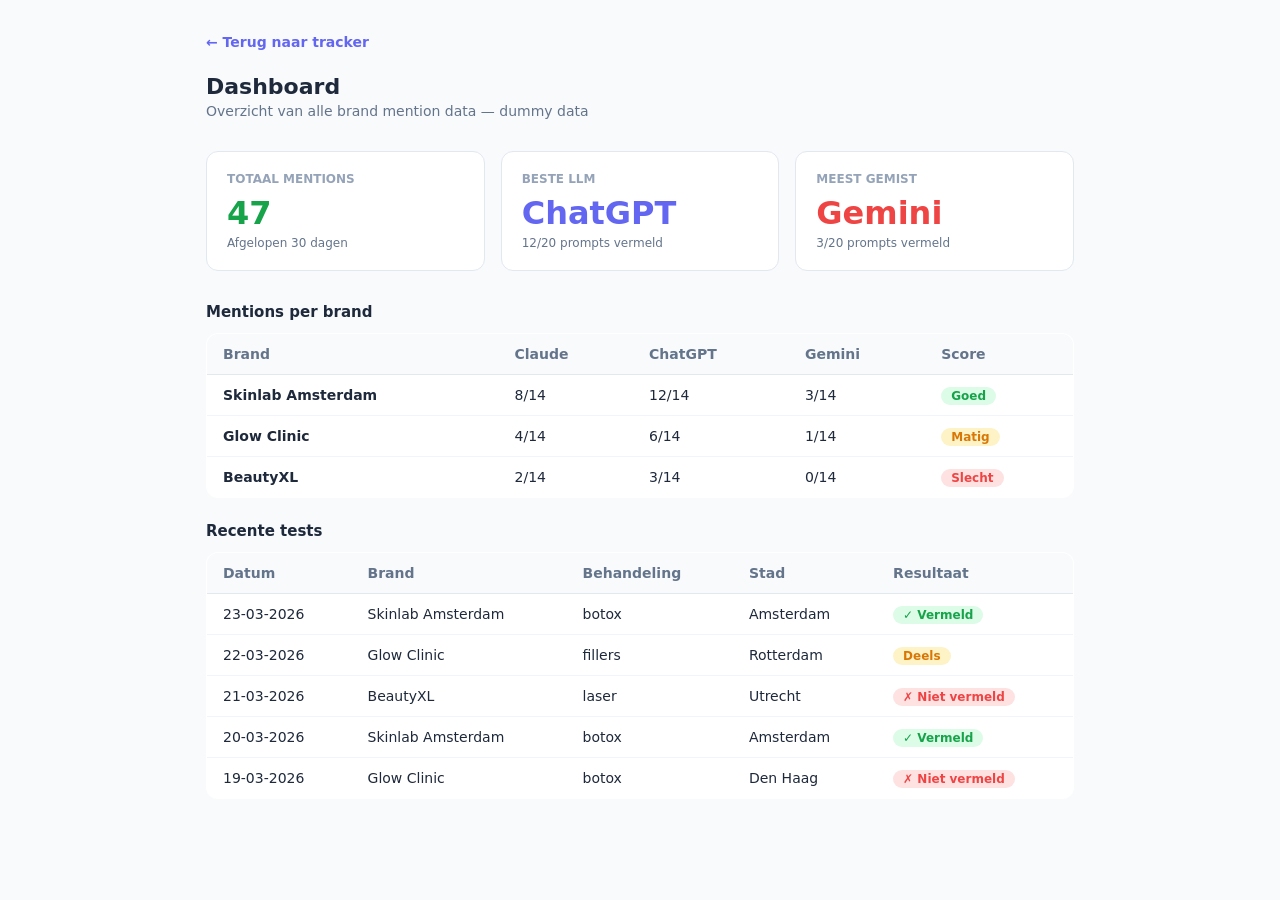
==== dashboard.html @ 81093572 "add dashboard page" ====
<!DOCTYPE html>
<html lang="nl">
<head>
<meta charset="UTF-8">
<meta name="viewport" content="width=device-width, initial-scale=1.0">
<title>Dashboard - LLM Brand Mention Tracker</title>
<style>
  * { box-sizing: border-box; margin: 0; padding: 0; }
  body { font-family: system-ui, sans-serif; background: #f8fafc; color: #1e293b; }
  .container { max-width: 900px; margin: 0 auto; padding: 32px 16px; }
  .back { display: inline-flex; align-items: center; gap: 6px; color: #6366f1; font-size: 14px; font-weight: 600; text-decoration: none; margin-bottom: 24px; }
  .back:hover { text-decoration: underline; }
  h1 { font-size: 22px; font-weight: 700; margin-bottom: 4px; }
  .subtitle { color: #64748b; font-size: 14px; margin-bottom: 32px; }
  .grid { display: grid; grid-template-columns: repeat(3, 1fr); gap: 16px; margin-bottom: 32px; }
  .card { background: white; border: 1px solid #e2e8f0; border-radius: 12px; padding: 20px; }
  .card-label { font-size: 12px; color: #94a3b8; font-weight: 600; text-transform: uppercase; margin-bottom: 8px; }
  .card-value { font-size: 32px; font-weight: 700; }
  .card-sub { font-size: 12px; color: #64748b; margin-top: 4px; }
  .green { color: #16a34a; }
  .red { color: #ef4444; }
  .orange { color: #f59e0b; }
  table { width: 100%; border-collapse: collapse; background: white; border: 1px solid #e2e8f0; border-radius: 12px; overflow: hidden; font-size: 14px; }
  th { padding: 12px 16px; text-align: left; background: #f8fafc; color: #64748b; font-weight: 600; border-bottom: 1px solid #e2e8f0; }
  td { padding: 12px 16px; border-bottom: 1px solid #f1f5f9; }
  tr:last-child td { border-bottom: none; }
  .badge { padding: 2px 10px; border-radius: 99px; font-size: 12px; font-weight: 600; }
  .badge-green { background: #dcfce7; color: #16a34a; }
  .badge-red { background: #fee2e2; color: #ef4444; }
  .badge-orange { background: #fef3c7; color: #d97706; }
  .section-title { font-size: 15px; font-weight: 700; margin-bottom: 12px; }
</style>
</head>
<body>
<div class="container">
  <a href="index.html" class="back">← Terug naar tracker</a>
  <h1>Dashboard</h1>
  <p class="subtitle">Overzicht van alle brand mention data — dummy data</p>

  <div class="grid">
    <div class="card">
      <p class="card-label">Totaal mentions</p>
      <p class="card-value green">47</p>
      <p class="card-sub">Afgelopen 30 dagen</p>
    </div>
    <div class="card">
      <p class="card-label">Beste LLM</p>
      <p class="card-value" style="color:#6366f1">ChatGPT</p>
      <p class="card-sub">12/20 prompts vermeld</p>
    </div>
    <div class="card">
      <p class="card-label">Meest gemist</p>
      <p class="card-value red">Gemini</p>
      <p class="card-sub">3/20 prompts vermeld</p>
    </div>
  </div>

  <p class="section-title">Mentions per brand</p>
  <table style="margin-bottom: 24px;">
    <thead>
      <tr><th>Brand</th><th>Claude</th><th>ChatGPT</th><th>Gemini</th><th>Score</th></tr>
    </thead>
    <tbody>
      <tr><td><strong>Skinlab Amsterdam</strong></td><td>8/14</td><td>12/14</td><td>3/14</td><td><span class="badge badge-green">Goed</span></td></tr>
      <tr><td><strong>Glow Clinic</strong></td><td>4/14</td><td>6/14</td><td>1/14</td><td><span class="badge badge-orange">Matig</span></td></tr>
      <tr><td><strong>BeautyXL</strong></td><td>2/14</td><td>3/14</td><td>0/14</td><td><span class="badge badge-red">Slecht</span></td></tr>
    </tbody>
  </table>

  <p class="section-title">Recente tests</p>
  <table>
    <thead>
      <tr><th>Datum</th><th>Brand</th><th>Behandeling</th><th>Stad</th><th>Resultaat</th></tr>
    </thead>
    <tbody>
      <tr><td>23-03-2026</td><td>Skinlab Amsterdam</td><td>botox</td><td>Amsterdam</td><td><span class="badge badge-green">✓ Vermeld</span></td></tr>
      <tr><td>22-03-2026</td><td>Glow Clinic</td><td>fillers</td><td>Rotterdam</td><td><span class="badge badge-orange">Deels</span></td></tr>
      <tr><td>21-03-2026</td><td>BeautyXL</td><td>laser</td><td>Utrecht</td><td><span class="badge badge-red">✗ Niet vermeld</span></td></tr>
      <tr><td>20-03-2026</td><td>Skinlab Amsterdam</td><td>botox</td><td>Amsterdam</td><td><span class="badge badge-green">✓ Vermeld</span></td></tr>
      <tr><td>19-03-2026</td><td>Glow Clinic</td><td>botox</td><td>Den Haag</td><td><span class="badge badge-red">✗ Niet vermeld</span></td></tr>
    </tbody>
  </table>
</div>
</body>
</html>
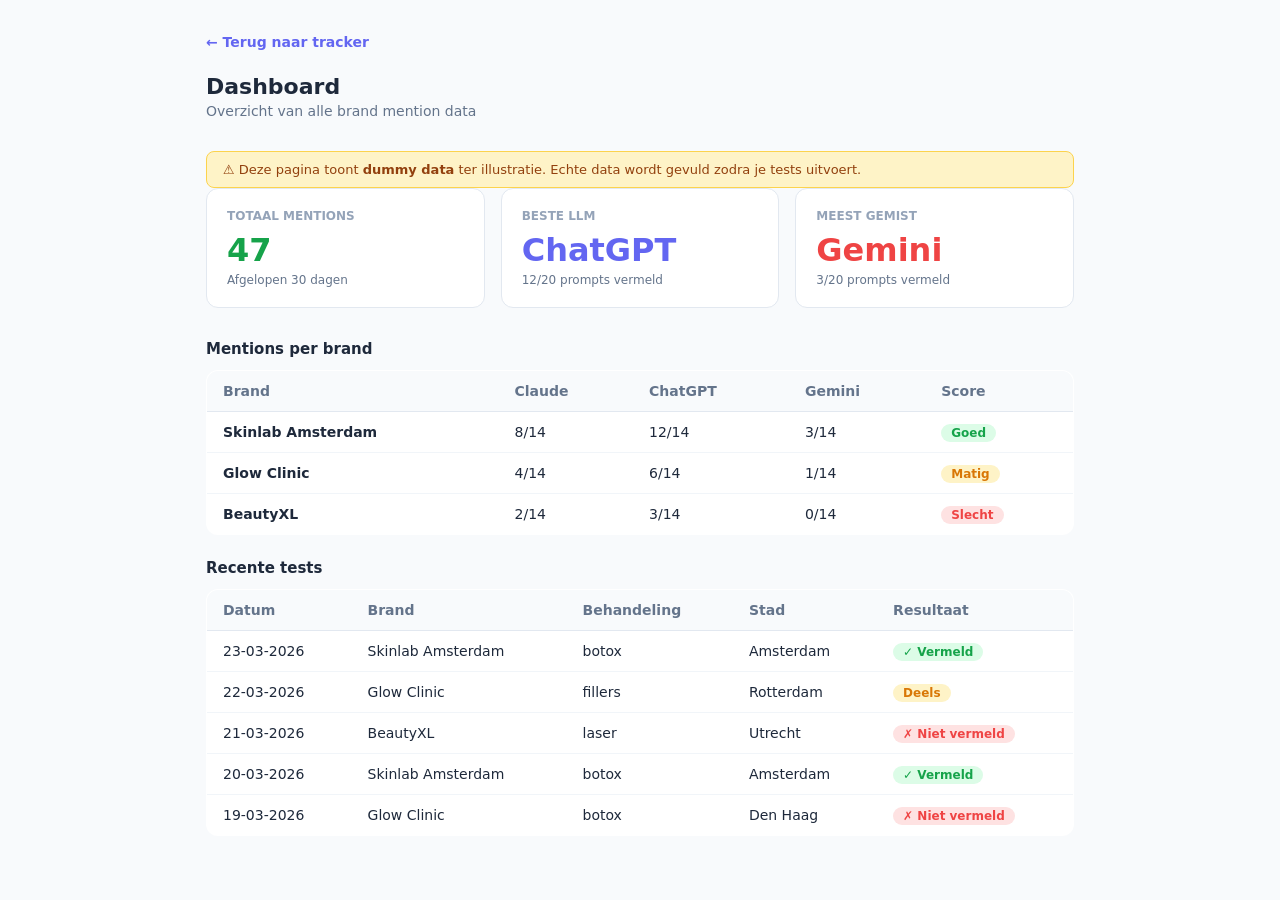
==== commit 896a32af: "add dummy data notice to dashboard" ====
--- a/dashboard.html
+++ b/dashboard.html
@@ -35,7 +35,8 @@
 <div class="container">
   <a href="index.html" class="back">← Terug naar tracker</a>
   <h1>Dashboard</h1>
-  <p class="subtitle">Overzicht van alle brand mention data — dummy data</p>
+  <p class="subtitle">Overzicht van alle brand mention data</p>
+  <div style="background:#fef3c7;border:1px solid #fcd34d;border-radius:8px;padding:10px 16px;margin-top:12px;font-size:13px;color:#92400e;">⚠ Deze pagina toont <strong>dummy data</strong> ter illustratie. Echte data wordt gevuld zodra je tests uitvoert.</div>
 
   <div class="grid">
     <div class="card">
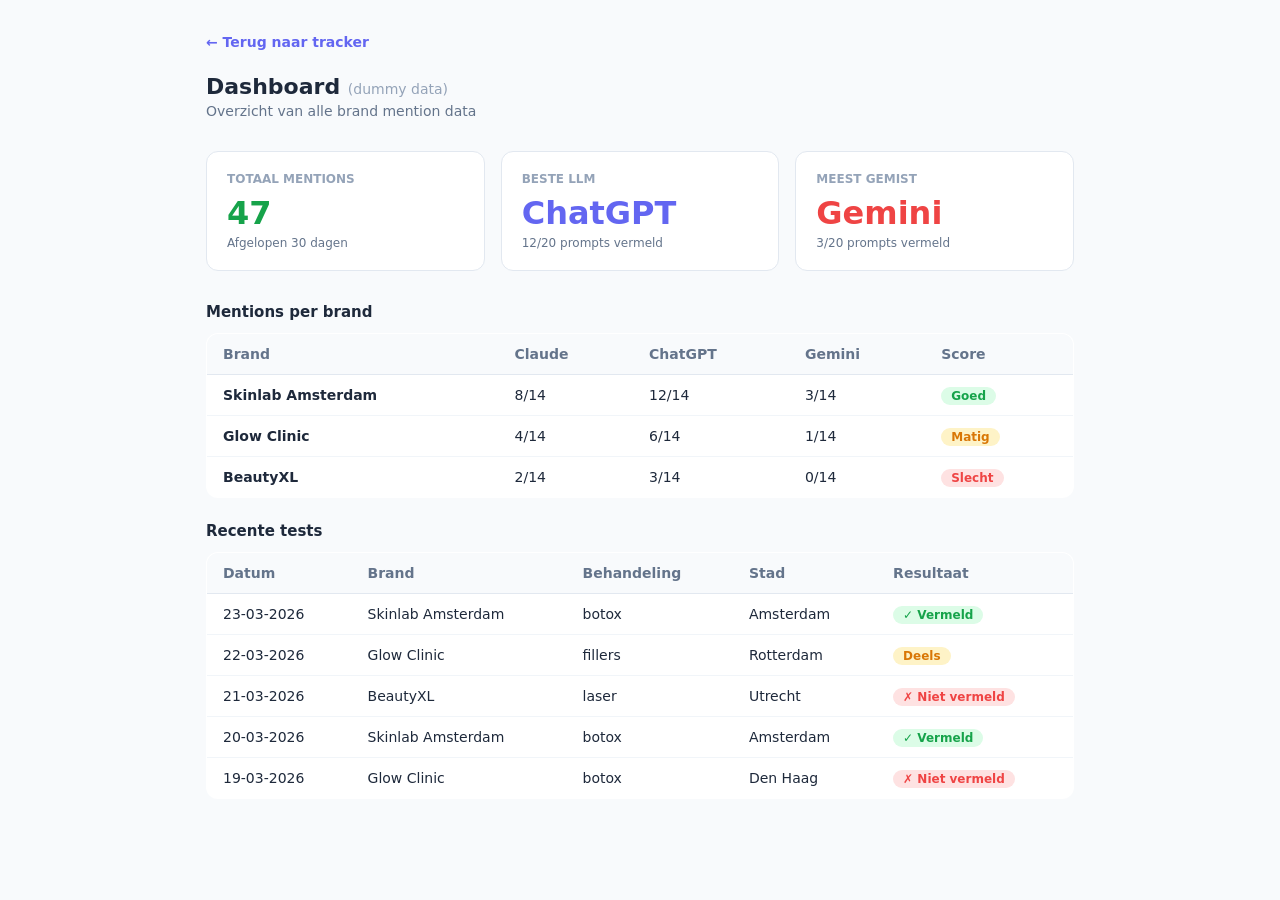
==== commit 713f3f46: "show dummy data label inline next to dashboard title" ====
--- a/dashboard.html
+++ b/dashboard.html
@@ -34,9 +34,8 @@
 <body>
 <div class="container">
   <a href="index.html" class="back">← Terug naar tracker</a>
-  <h1>Dashboard</h1>
+  <h1>Dashboard <span style="font-size:14px;font-weight:400;color:#94a3b8;">(dummy data)</span></h1>
   <p class="subtitle">Overzicht van alle brand mention data</p>
-  <div style="background:#fef3c7;border:1px solid #fcd34d;border-radius:8px;padding:10px 16px;margin-top:12px;font-size:13px;color:#92400e;">⚠ Deze pagina toont <strong>dummy data</strong> ter illustratie. Echte data wordt gevuld zodra je tests uitvoert.</div>
 
   <div class="grid">
     <div class="card">
